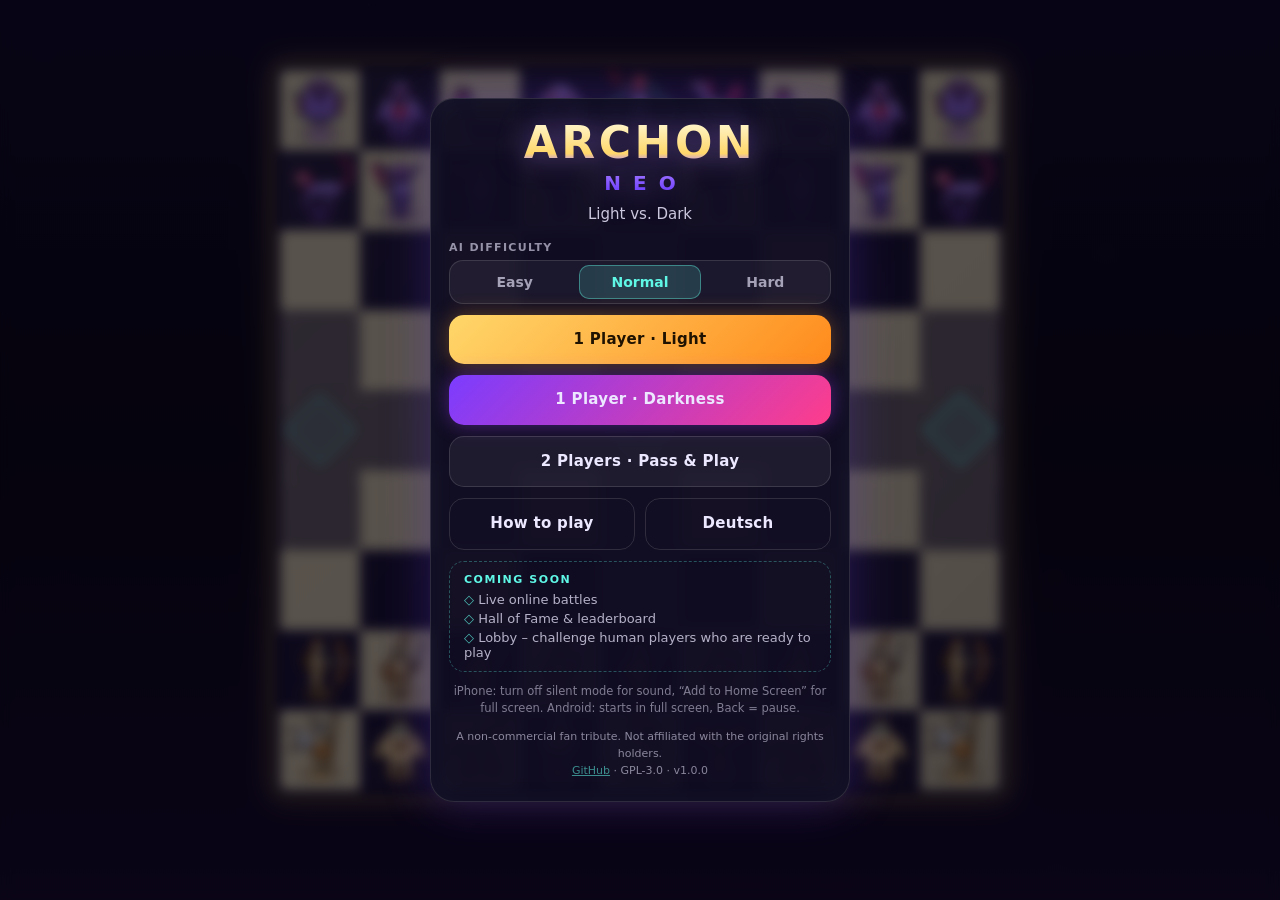
==== public/index.html @ 22c1a342 "Add Archon NEO 1.0.0: modern fan tribute to the 1983 classic - Faithful rules: 9x9 board, cycling sq" ====
<!doctype html>
<html lang="en" dir="ltr">
<head>
  <meta charset="utf-8">
  <meta name="viewport" content="width=device-width, initial-scale=1, maximum-scale=1, user-scalable=no, viewport-fit=cover">
  <title>Archon NEO – Light vs. Dark · Free strategy &amp; arena browser game</title>
  <meta name="description" content="Archon NEO is a free, modern fan tribute to the 1983 classic: turn-based strategy on a 9×9 board plus real-time arena duels. Plays offline in your browser on iPhone, Android and desktop – in English and German.">
  <meta name="robots" content="index, follow, max-image-preview:large">
  <meta name="author" content="drhdev">
  <meta name="application-name" content="Archon NEO">
  <meta name="generator" content="Hand-written HTML, CSS and JavaScript">
  <meta name="color-scheme" content="dark">
  <meta name="theme-color" content="#07060f">
  <meta name="format-detection" content="telephone=no">
  <meta name="mobile-web-app-capable" content="yes">
  <meta name="apple-mobile-web-app-capable" content="yes">
  <meta name="apple-mobile-web-app-status-bar-style" content="black-translucent">
  <meta name="apple-mobile-web-app-title" content="Archon NEO">
  <link rel="canonical" href="__SITE_URL__/">

  <!-- Open Graph / social previews -->
  <meta property="og:type" content="website">
  <meta property="og:site_name" content="Archon NEO">
  <meta property="og:title" content="Archon NEO – Light vs. Dark">
  <meta property="og:description" content="A modern fan tribute to the 1983 classic: strategy on a magic board plus real-time arena duels. Free, offline-ready, English &amp; German.">
  <meta property="og:url" content="__SITE_URL__/">
  <meta property="og:image" content="__SITE_URL__/og-image.jpg">
  <meta property="og:image:width" content="1200">
  <meta property="og:image:height" content="630">
  <meta property="og:image:alt" content="Archon NEO – the armies of Light and Darkness facing each other">
  <meta property="og:locale" content="en_US">
  <meta property="og:locale:alternate" content="de_DE">
  <meta name="twitter:card" content="summary_large_image">
  <meta name="twitter:title" content="Archon NEO – Light vs. Dark">
  <meta name="twitter:description" content="Strategy meets real-time arena duels. A free fan tribute to the 1983 classic.">
  <meta name="twitter:image" content="__SITE_URL__/og-image.jpg">

  <link rel="icon" href="icons/favicon.svg" type="image/svg+xml">
  <link rel="icon" href="icons/favicon-32.png" sizes="32x32" type="image/png">
  <link rel="apple-touch-icon" href="icons/apple-touch-icon.png">
  <link rel="manifest" href="manifest.webmanifest">
  <link rel="stylesheet" href="css/style.css">
  <link rel="modulepreload" href="js/i18n.js">
  <link rel="modulepreload" href="js/art.js">

  <script type="application/ld+json">
  {
    "@context": "https://schema.org",
    "@type": "VideoGame",
    "url": "__SITE_URL__/",
    "name": "Archon NEO",
    "alternateName": "Archon NEO – Light vs. Dark",
    "description": "A free, modern fan tribute to the 1983 strategy and action classic: turn-based play on a 9×9 board plus real-time arena duels.",
    "genre": ["Strategy", "Action", "Fantasy"],
    "gamePlatform": ["Web browser", "iOS", "Android", "Desktop"],
    "applicationCategory": "Game",
    "operatingSystem": "Any",
    "playMode": ["SinglePlayer", "MultiPlayer"],
    "numberOfPlayers": { "@type": "QuantitativeValue", "minValue": 1, "maxValue": 2 },
    "inLanguage": ["en", "de"],
    "isAccessibleForFree": true,
    "offers": { "@type": "Offer", "price": "0", "priceCurrency": "EUR" },
    "author": { "@type": "Person", "name": "drhdev" },
    "license": "https://www.gnu.org/licenses/gpl-3.0.html"
  }
  </script>
</head>
<body>
  <noscript>
    <div class="noscript">Archon NEO needs JavaScript. · Archon NEO benötigt JavaScript.</div>
  </noscript>

  <canvas id="game" role="img" aria-label="Archon NEO game board"></canvas>
  <div id="safe-probe" aria-hidden="true"></div>

  <!-- Board HUD -->
  <header id="hud-top" class="hud hidden">
    <button id="btn-pause" class="icon-btn" type="button" data-i18n-aria="hud.menu" aria-label="Menu">☰</button>
    <div id="turn-label" aria-live="polite"></div>
    <div id="lum">
      <span data-i18n="hud.cycle">CYCLE</span>
      <div id="lum-bar" aria-hidden="true"><i></i><i></i><i></i><i></i><i></i><i></i></div>
    </div>
  </header>
  <footer id="hud-bottom" class="hud hidden">
    <div id="info" aria-live="polite"></div>
    <button id="btn-spell" class="hidden" type="button"></button>
  </footer>

  <!-- Main menu -->
  <main id="menu" class="overlay">
    <div class="panel center scroll">
      <h1 class="title">ARCHON<span>NEO</span></h1>
      <p class="subtitle" data-i18n="menu.subtitle">Light vs. Dark</p>

      <button id="btn-continue" class="btn accent hidden" type="button" data-i18n="menu.continue">Continue game</button>

      <div class="field">
        <span class="label" data-i18n="menu.difficulty">AI difficulty</span>
        <div class="seg" role="group">
          <button type="button" data-diff="easy" data-i18n="diff.easy">Easy</button>
          <button type="button" data-diff="normal" data-i18n="diff.normal">Normal</button>
          <button type="button" data-diff="hard" data-i18n="diff.hard">Hard</button>
        </div>
      </div>

      <button class="btn primary-light" type="button" data-start="ai-light" data-i18n="menu.playLight">1 Player · Light</button>
      <button class="btn primary-dark" type="button" data-start="ai-dark" data-i18n="menu.playDark">1 Player · Darkness</button>
      <button class="btn" type="button" data-start="pvp" data-i18n="menu.pvp">2 Players · Pass &amp; Play</button>
      <div class="row">
        <button class="btn ghost" type="button" data-open="rules" data-i18n="menu.rules">How to play</button>
        <button class="btn ghost lang" type="button" data-action="lang" data-i18n="lang.switch" data-i18n-aria="lang.aria">Deutsch</button>
      </div>

      <section class="soon" aria-labelledby="soon-title">
        <h2 id="soon-title" data-i18n="menu.soon">Coming soon</h2>
        <ul>
          <li data-i18n="soon.online">Live online battles</li>
          <li data-i18n="soon.hof">Hall of Fame &amp; leaderboard</li>
          <li data-i18n="soon.lobby">Lobby – challenge human players who are ready to play</li>
        </ul>
      </section>

      <p class="hint" data-i18n="menu.hint"></p>
      <p class="fineprint">
        <span data-i18n="menu.disclaimer">A non-commercial fan tribute. Not affiliated with the original rights holders.</span><br>
        <a href="https://github.com/drhdev/archon-neo" target="_blank" rel="noopener noreferrer">GitHub</a> · GPL-3.0 · <span id="version"></span>
      </p>
    </div>
  </main>

  <!-- Pause -->
  <div id="pause" class="overlay hidden" role="dialog" aria-modal="true" aria-labelledby="pause-title">
    <div class="panel center">
      <h2 id="pause-title" data-i18n="pause.title">Paused</h2>
      <button class="btn" id="btn-resume" type="button" data-i18n="pause.resume">Resume</button>
      <button class="btn" id="btn-sound" type="button">Sound: on</button>
      <div class="row">
        <button class="btn ghost" type="button" data-open="rules" data-i18n="menu.rules">How to play</button>
        <button class="btn ghost lang" type="button" data-action="lang" data-i18n="lang.switch" data-i18n-aria="lang.aria">Deutsch</button>
      </div>
      <button class="btn ghost" id="btn-quit" type="button" data-i18n="pause.quit">Main menu</button>
    </div>
  </div>

  <!-- Spellbook -->
  <div id="spells" class="overlay hidden" role="dialog" aria-modal="true" aria-labelledby="spell-title">
    <div class="panel">
      <h2 id="spell-title" data-i18n="spells.title">Spellbook</h2>
      <div id="spell-list" class="scroll"></div>
      <button class="btn ghost" id="btn-spell-close" type="button" data-i18n="spells.cancel">Cancel</button>
    </div>
  </div>

  <!-- Rules -->
  <div id="rules" class="overlay hidden" role="dialog" aria-modal="true" aria-labelledby="rules-title">
    <div class="panel">
      <h2 id="rules-title" data-i18n="rules.title">How to play</h2>
      <div class="scroll rules-text">
        <div data-i18n-html="rules.html"></div>
        <h3 data-i18n="rules.units">Units</h3>
        <div id="unit-list"></div>
      </div>
      <button class="btn" id="btn-rules-close" type="button" data-i18n="rules.close">Got it</button>
    </div>
  </div>

  <!-- Game over -->
  <div id="gameover" class="overlay hidden" role="dialog" aria-modal="true" aria-labelledby="go-title">
    <div class="panel center">
      <h2 id="go-title" class="title small"></h2>
      <p id="go-reason" class="subtitle"></p>
      <button class="btn primary-light" id="btn-again" type="button" data-i18n="go.again">Rematch</button>
      <button class="btn ghost" id="btn-go-menu" type="button" data-i18n="go.menu">Main menu</button>
    </div>
  </div>

  <!-- Fatal error -->
  <div id="error" class="overlay hidden" role="alertdialog" aria-modal="true" aria-labelledby="error-title">
    <div class="panel center">
      <h2 id="error-title" data-i18n="error.title">Something went wrong</h2>
      <p class="subtitle" data-i18n="error.text"></p>
      <button class="btn primary-light" id="btn-reload" type="button" data-i18n="error.reload">Reload</button>
    </div>
  </div>

  <div id="rotate" aria-hidden="true"><div><span class="rotate-icon">⟳</span><p data-i18n="rotate.text">Please turn your device to portrait mode.</p></div></div>
  <div id="toast" role="status" aria-live="polite"></div>

  <script type="module" src="js/game.js"></script>
  <script nomodule src="js/nomodule.js"></script>
</body>
</html>
---- public/css/style.css ----
/* Archon NEO – styles. System fonts only: no third-party requests. */
:root {
  --bg: #07060f;
  --light: #ffd76a;
  --dark: #b48cff;
  --accent: #5ff7e6;
  --panel: rgba(16, 12, 34, 0.94);
  --line: rgba(255, 255, 255, 0.13);
  --font: system-ui, -apple-system, BlinkMacSystemFont, "Segoe UI", Roboto, "Helvetica Neue", Arial, sans-serif;
  --sat: env(safe-area-inset-top, 0px);
  --sab: env(safe-area-inset-bottom, 0px);
  --sal: env(safe-area-inset-left, 0px);
  --sar: env(safe-area-inset-right, 0px);
}

*, *::before, *::after { box-sizing: border-box; margin: 0; padding: 0; }

/* No scrolling, rubber-banding, zoom or text selection (iOS Safari & Android Chrome). */
html, body {
  position: fixed;
  inset: 0;
  width: 100%;
  height: 100%;
  height: 100dvh;
  overflow: hidden;
  overscroll-behavior: none;
  background: var(--bg);
  color: #ece8ff;
  font-family: var(--font);
  font-size: 15px;
  -webkit-font-smoothing: antialiased;
  touch-action: none;
  -webkit-user-select: none;
  user-select: none;
  -webkit-touch-callout: none;
  -webkit-tap-highlight-color: transparent;
  -webkit-text-size-adjust: 100%;
  text-size-adjust: 100%;
}

#game { position: fixed; inset: 0; width: 100%; height: 100%; display: block; touch-action: none; }
#safe-probe {
  position: fixed; top: 0; left: 0; width: 0; height: 0;
  visibility: hidden; pointer-events: none;
  padding: var(--sat) var(--sar) var(--sab) var(--sal);
}
.hidden { display: none !important; }
.noscript { position: fixed; inset: 0; display: grid; place-items: center; padding: 24px; text-align: center; z-index: 50; background: var(--bg); }

button { font: inherit; color: inherit; border: none; background: none; touch-action: manipulation; cursor: pointer; }
button:focus-visible, a:focus-visible { outline: 2px solid var(--accent); outline-offset: 2px; }
a { color: var(--accent); }

/* ---------- HUD ---------- */
.hud {
  position: fixed; left: 0; right: 0; z-index: 5;
  display: flex; align-items: center; gap: 10px;
  padding-left: calc(var(--sal) + 12px);
  padding-right: calc(var(--sar) + 12px);
  pointer-events: none;
}
.hud > * { pointer-events: auto; }
#hud-top { top: 0; height: calc(var(--sat) + 56px); padding-top: calc(var(--sat) + 8px); padding-bottom: 8px; }
#hud-bottom { bottom: 0; height: calc(var(--sab) + 100px); padding-top: 10px; padding-bottom: calc(var(--sab) + 10px); align-items: stretch; }

.icon-btn {
  width: 42px; height: 42px; border-radius: 13px;
  background: rgba(255, 255, 255, 0.07); border: 1px solid var(--line);
  font-size: 19px; display: grid; place-items: center;
}
.icon-btn:active { background: rgba(255, 255, 255, 0.18); }

#turn-label { flex: 1; text-align: center; font-weight: 800; font-size: 15px; letter-spacing: 0.06em; text-transform: uppercase; }
#turn-label.light { color: var(--light); text-shadow: 0 0 14px rgba(255, 200, 80, 0.6); }
#turn-label.dark { color: var(--dark); text-shadow: 0 0 14px rgba(170, 110, 255, 0.7); }

#lum { display: flex; flex-direction: column; align-items: flex-end; gap: 5px; font-size: 10px; font-weight: 700; letter-spacing: 0.1em; opacity: 0.9; }
#lum span::after { content: " ▲"; color: var(--light); }
#lum.down span::after { content: " ▼"; color: var(--dark); }
#lum-bar { display: flex; gap: 3px; }
#lum-bar i { width: 7px; height: 13px; border-radius: 3px; background: #241d40; }
#lum-bar i.on { background: linear-gradient(#fff6d0, #ffd76a); box-shadow: 0 0 6px rgba(255, 215, 106, 0.6); }

#info {
  flex: 1; min-width: 0;
  background: var(--panel); border: 1px solid var(--line); border-radius: 16px;
  padding: 9px 13px; font-size: 13.5px; line-height: 1.4; overflow: hidden;
}
#info b { font-weight: 800; letter-spacing: 0.02em; }
#info .light { color: var(--light); }
#info .dark { color: var(--dark); }
#info .muted { opacity: 0.65; }
#info .hpbar { display: inline-block; vertical-align: middle; width: 70px; height: 7px; border-radius: 4px; background: #2a2244; overflow: hidden; margin: 0 7px; }
#info .hpbar > span { display: block; height: 100%; width: 0; background: linear-gradient(90deg, #3dff9a, #b8ff5c); }

#btn-spell {
  width: 90px; border-radius: 16px;
  background: linear-gradient(135deg, #7b3cff, #ff3d8b);
  font-size: 12px; font-weight: 800; letter-spacing: 0.08em; line-height: 1.7;
  box-shadow: 0 0 18px rgba(180, 80, 255, 0.55);
}
#btn-spell.cancel { background: linear-gradient(135deg, #444, #222); box-shadow: none; }
#btn-spell:active { transform: scale(0.96); }

/* ---------- Overlays ---------- */
.overlay {
  position: fixed; inset: 0; z-index: 10;
  display: flex; align-items: center; justify-content: center;
  padding: calc(var(--sat) + 14px) calc(var(--sar) + 14px) calc(var(--sab) + 14px) calc(var(--sal) + 14px);
  background: rgba(5, 3, 14, 0.62);
  -webkit-backdrop-filter: blur(6px);
  backdrop-filter: blur(6px);
}
.panel {
  width: 100%; max-width: 420px; max-height: 100%;
  display: flex; flex-direction: column; gap: 11px;
  padding: 22px 18px;
  background: var(--panel); border: 1px solid var(--line); border-radius: 24px;
  box-shadow: 0 0 50px rgba(120, 70, 255, 0.25), inset 0 0 30px rgba(95, 247, 230, 0.04);
}
.panel.center { text-align: center; }
.panel h2 { font-size: 19px; font-weight: 800; text-align: center; color: var(--accent); letter-spacing: 0.04em; }
.panel h3 { font-size: 14px; font-weight: 800; color: var(--accent); margin: 16px 0 8px; text-transform: uppercase; letter-spacing: 0.08em; }
.panel h4 { font-size: 13px; font-weight: 800; margin: 12px 0 6px; color: #fff; }

.title {
  font-size: 44px; font-weight: 900; line-height: 1; letter-spacing: 0.08em;
  background: linear-gradient(180deg, #fff6d0 0%, #ffd76a 45%, #b48cff 58%, #6b3cff 100%);
  -webkit-background-clip: text; background-clip: text; color: transparent;
  filter: drop-shadow(0 0 14px rgba(180, 140, 255, 0.5));
}
.title span { display: block; font-size: 20px; letter-spacing: 0.6em; margin: 8px 0 0 0.6em; }
.title.small { font-size: 28px; }
.subtitle { font-size: 15px; opacity: 0.85; line-height: 1.45; margin-bottom: 4px; }
.hint { font-size: 11.5px; opacity: 0.5; line-height: 1.5; }
.fineprint { font-size: 11px; opacity: 0.55; line-height: 1.55; }

.btn {
  display: block; width: 100%;
  padding: 15px 12px; border-radius: 15px;
  font-size: 15px; font-weight: 700; letter-spacing: 0.02em; line-height: 1.3;
  background: rgba(255, 255, 255, 0.06); border: 1px solid var(--line);
  transition: transform 0.08s, background 0.15s;
}
.btn:active { transform: scale(0.97); }
.btn:disabled { opacity: 0.3; }
.btn.ghost { background: transparent; }
.btn.accent { background: linear-gradient(135deg, #1fd1c0, #2a7fff); border: none; color: #021014; }
.btn.primary-light { background: linear-gradient(135deg, #ffd76a, #ff8a1c); color: #1f1200; border: none; box-shadow: 0 0 20px rgba(255, 170, 50, 0.35); }
.btn.primary-dark { background: linear-gradient(135deg, #7b3cff, #ff3d8b); border: none; box-shadow: 0 0 20px rgba(160, 70, 255, 0.4); }
.row { display: flex; gap: 10px; }
.row .btn { flex: 1; }

.field { display: flex; flex-direction: column; gap: 6px; text-align: left; }
.label { font-size: 11px; font-weight: 700; letter-spacing: 0.12em; text-transform: uppercase; opacity: 0.6; }
.seg { display: flex; padding: 4px; gap: 4px; border-radius: 14px; background: rgba(255, 255, 255, 0.05); border: 1px solid var(--line); }
.seg button { flex: 1; padding: 9px 4px; border-radius: 10px; font-size: 14px; font-weight: 700; opacity: 0.65; }
.seg button.active { opacity: 1; background: rgba(95, 247, 230, 0.16); color: var(--accent); box-shadow: inset 0 0 0 1px rgba(95, 247, 230, 0.4); }

.soon { text-align: left; border: 1px dashed rgba(95, 247, 230, 0.3); border-radius: 15px; padding: 11px 14px; }
.soon h2 { font-size: 11px; text-align: left; letter-spacing: 0.14em; text-transform: uppercase; margin-bottom: 6px; }
.soon ul { list-style: none; display: grid; gap: 4px; font-size: 13px; opacity: 0.75; }
.soon li::before { content: "◇ "; color: var(--accent); }

.scroll {
  overflow-y: auto; touch-action: pan-y;
  -webkit-overflow-scrolling: touch; overscroll-behavior: contain; min-height: 0;
}
.rules-text { font-size: 14px; line-height: 1.55; text-align: left; -webkit-user-select: text; user-select: text; }
.rules-text p { margin-bottom: 9px; }
.rules-text b { color: var(--accent); font-weight: 700; }
.unit-row { display: flex; gap: 10px; align-items: center; margin-bottom: 7px; font-size: 13px; line-height: 1.35; }
.unit-row canvas { width: 40px; height: 40px; flex: none; }
.unit-row .light { color: var(--light); font-weight: 700; }
.unit-row .dark { color: var(--dark); font-weight: 700; }
.unit-row small { opacity: 0.65; }

#spell-list { display: flex; flex-direction: column; gap: 8px; }
.spell { text-align: left; padding: 11px 13px; border-radius: 14px; background: rgba(255, 255, 255, 0.05); border: 1px solid var(--line); }
.spell:active { background: rgba(255, 255, 255, 0.15); }
.spell:disabled { opacity: 0.3; }
.spell strong { display: block; font-size: 14px; font-weight: 800; color: #ff9be0; margin-bottom: 3px; }
.spell span { font-size: 12.5px; opacity: 0.8; line-height: 1.4; }

#toast {
  position: fixed; left: 50%; top: calc(var(--sat) + 66px); z-index: 20;
  transform: translate(-50%, -10px); opacity: 0;
  transition: opacity 0.2s, transform 0.2s;
  pointer-events: none; max-width: 90vw;
  padding: 10px 16px; border-radius: 14px;
  background: rgba(10, 8, 24, 0.92); border: 1px solid rgba(95, 247, 230, 0.35);
  font-size: 14px; font-weight: 700; text-align: center;
}
#toast.show { opacity: 1; transform: translate(-50%, 0); }

/* Phones held in landscape: ask to rotate (the game is designed for portrait). */
#rotate { display: none; }
@media (orientation: landscape) and (max-height: 500px) and (pointer: coarse) {
  #rotate {
    display: grid; place-items: center; position: fixed; inset: 0; z-index: 40;
    background: var(--bg); text-align: center; padding: 24px; font-size: 16px; font-weight: 700;
  }
  .rotate-icon { display: block; font-size: 48px; color: var(--accent); margin-bottom: 10px; }
}

@media (prefers-reduced-motion: reduce) {
  *, *::before, *::after { transition: none !important; animation: none !important; }
}

/* ---------- 404 page ---------- */
.page-404 { position: static; overflow: auto; height: auto; min-height: 100%; touch-action: auto; display: grid; place-items: center; padding: 24px; }
.page-404 .panel { margin: auto; }
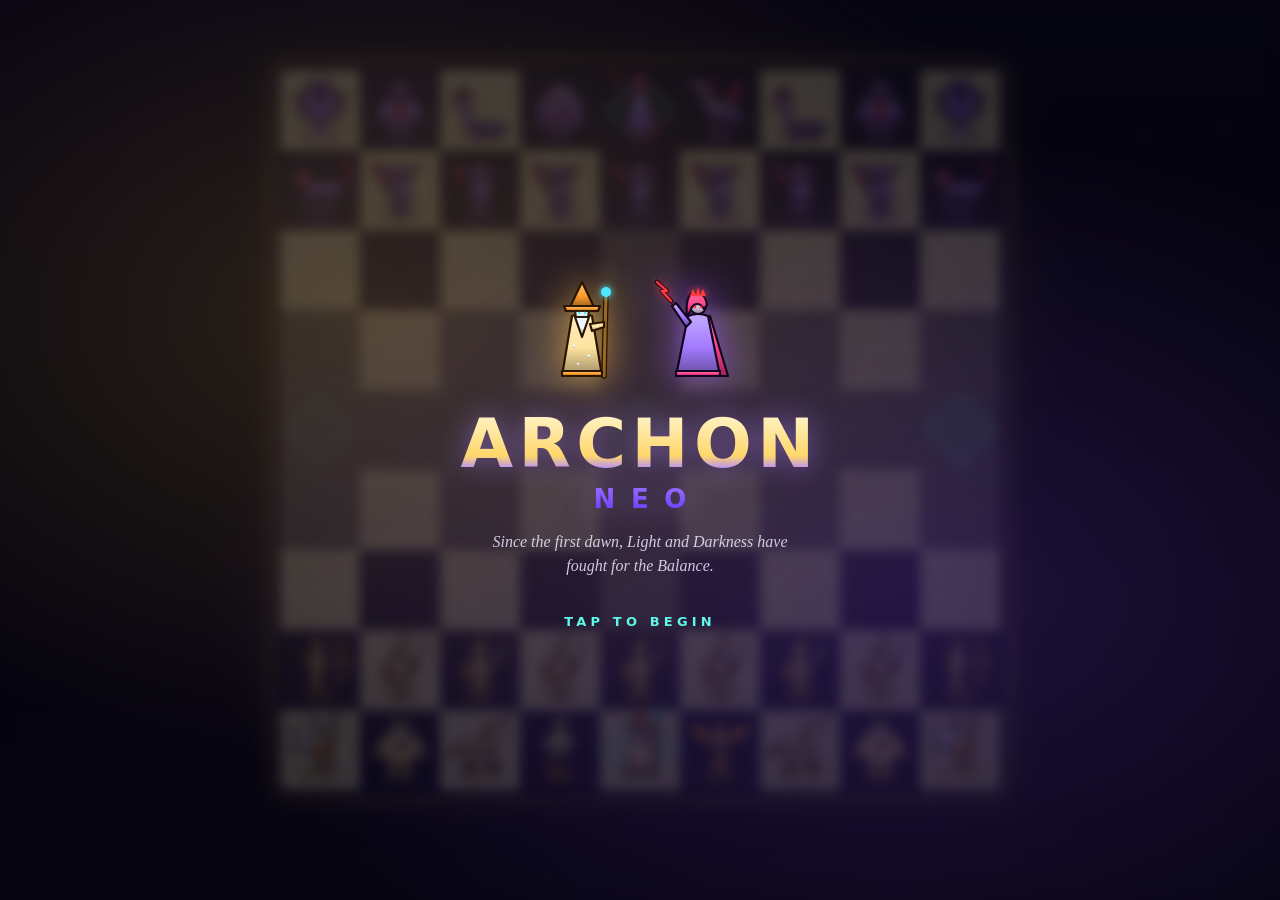
==== commit 401dd68f: "Archon NEO 1.1.0: story intro, new arena, sound and music - "The Legend": illustrated 7-chapter stor" ====
--- a/public/index.html
+++ b/public/index.html
@@ -42,6 +42,9 @@
   <link rel="stylesheet" href="css/style.css">
   <link rel="modulepreload" href="js/i18n.js">
   <link rel="modulepreload" href="js/art.js">
+  <link rel="modulepreload" href="js/audio.js">
+  <link rel="modulepreload" href="js/intro.js">
+  <link rel="modulepreload" href="js/arena-art.js">
 
   <script type="application/ld+json">
   {
@@ -87,8 +90,33 @@
     <button id="btn-spell" class="hidden" type="button"></button>
   </footer>
 
+  <!-- Title screen (also unlocks audio with the first tap) -->
+  <div id="splash" class="overlay splash" role="button" tabindex="0" aria-describedby="splash-tap">
+    <div class="splash-inner">
+      <div class="splash-emblem" id="splash-emblem" aria-hidden="true"></div>
+      <h1 class="title big">ARCHON<span>NEO</span></h1>
+      <p class="tagline" data-i18n="splash.tagline">Since the first dawn, Light and Darkness have fought for the Balance.</p>
+      <p class="tap-hint" id="splash-tap" data-i18n="splash.tap">Tap to begin</p>
+    </div>
+  </div>
+
+  <!-- The Legend: story intro -->
+  <section id="intro" class="overlay intro hidden" role="dialog" aria-modal="true" data-i18n-aria="intro.aria" aria-label="The Legend of Archon">
+    <div class="intro-frame">
+      <header class="intro-top">
+        <div id="intro-dots" class="dots"></div>
+        <button id="intro-skip" class="link-btn" type="button" data-i18n="intro.skip">Skip</button>
+      </header>
+      <div id="intro-stage" class="intro-stage scroll"></div>
+      <footer class="intro-nav">
+        <button id="intro-prev" class="btn ghost" type="button" data-i18n="intro.back">Back</button>
+        <button id="intro-next" class="btn primary-light" type="button">Next</button>
+      </footer>
+    </div>
+  </section>
+
   <!-- Main menu -->
-  <main id="menu" class="overlay">
+  <main id="menu" class="overlay hidden">
     <div class="panel center scroll">
       <h1 class="title">ARCHON<span>NEO</span></h1>
       <p class="subtitle" data-i18n="menu.subtitle">Light vs. Dark</p>
@@ -108,8 +136,12 @@
       <button class="btn primary-dark" type="button" data-start="ai-dark" data-i18n="menu.playDark">1 Player · Darkness</button>
       <button class="btn" type="button" data-start="pvp" data-i18n="menu.pvp">2 Players · Pass &amp; Play</button>
       <div class="row">
+        <button class="btn ghost" type="button" data-open="legend" data-i18n="menu.legend">The Legend</button>
         <button class="btn ghost" type="button" data-open="rules" data-i18n="menu.rules">How to play</button>
-        <button class="btn ghost lang" type="button" data-action="lang" data-i18n="lang.switch" data-i18n-aria="lang.aria">Deutsch</button>
+      </div>
+      <div class="row">
+        <button class="btn ghost small" type="button" data-action="music">Music: on</button>
+        <button class="btn ghost small lang" type="button" data-action="lang" data-i18n="lang.switch" data-i18n-aria="lang.aria">Deutsch</button>
       </div>
 
       <section class="soon" aria-labelledby="soon-title">
@@ -134,7 +166,10 @@
     <div class="panel center">
       <h2 id="pause-title" data-i18n="pause.title">Paused</h2>
       <button class="btn" id="btn-resume" type="button" data-i18n="pause.resume">Resume</button>
-      <button class="btn" id="btn-sound" type="button">Sound: on</button>
+      <div class="row">
+        <button class="btn" id="btn-sound" type="button">Sound: on</button>
+        <button class="btn" type="button" data-action="music">Music: on</button>
+      </div>
       <div class="row">
         <button class="btn ghost" type="button" data-open="rules" data-i18n="menu.rules">How to play</button>
         <button class="btn ghost lang" type="button" data-action="lang" data-i18n="lang.switch" data-i18n-aria="lang.aria">Deutsch</button>
@@ -170,6 +205,7 @@
     <div class="panel center">
       <h2 id="go-title" class="title small"></h2>
       <p id="go-reason" class="subtitle"></p>
+      <p id="go-stats" class="hint"></p>
       <button class="btn primary-light" id="btn-again" type="button" data-i18n="go.again">Rematch</button>
       <button class="btn ghost" id="btn-go-menu" type="button" data-i18n="go.menu">Main menu</button>
     </div>
--- a/public/css/style.css
+++ b/public/css/style.css
@@ -7,6 +7,7 @@
   --panel: rgba(16, 12, 34, 0.94);
   --line: rgba(255, 255, 255, 0.13);
   --font: system-ui, -apple-system, BlinkMacSystemFont, "Segoe UI", Roboto, "Helvetica Neue", Arial, sans-serif;
+  --serif: ui-serif, "New York", Georgia, Cambria, "Noto Serif", "Times New Roman", serif;
   --sat: env(safe-area-inset-top, 0px);
   --sab: env(safe-area-inset-bottom, 0px);
   --sal: env(safe-area-inset-left, 0px);
@@ -131,7 +132,7 @@
 }
 .title span { display: block; font-size: 20px; letter-spacing: 0.6em; margin: 8px 0 0 0.6em; }
 .title.small { font-size: 28px; }
-.subtitle { font-size: 15px; opacity: 0.85; line-height: 1.45; margin-bottom: 4px; }
+.subtitle { font-family: var(--serif); font-style: italic; font-size: 16px; opacity: 0.85; line-height: 1.45; margin-bottom: 4px; }
 .hint { font-size: 11.5px; opacity: 0.5; line-height: 1.5; }
 .fineprint { font-size: 11px; opacity: 0.55; line-height: 1.55; }
 
@@ -165,7 +166,10 @@
 .scroll {
   overflow-y: auto; touch-action: pan-y;
   -webkit-overflow-scrolling: touch; overscroll-behavior: contain; min-height: 0;
-}
+  scrollbar-width: thin; scrollbar-color: rgba(95, 247, 230, 0.35) transparent;
+}
+.scroll::-webkit-scrollbar { width: 4px; }
+.scroll::-webkit-scrollbar-thumb { background: rgba(95, 247, 230, 0.35); border-radius: 2px; }
 .rules-text { font-size: 14px; line-height: 1.55; text-align: left; -webkit-user-select: text; user-select: text; }
 .rules-text p { margin-bottom: 9px; }
 .rules-text b { color: var(--accent); font-weight: 700; }
@@ -193,6 +197,146 @@
 }
 #toast.show { opacity: 1; transform: translate(-50%, 0); }
 
+.btn.small { padding: 11px 10px; font-size: 13.5px; }
+.title.light { background: linear-gradient(180deg, #fffbe6, #ffd76a 55%, #ff9d2e); -webkit-background-clip: text; background-clip: text; }
+.title.dark { background: linear-gradient(180deg, #f0e0ff, #b48cff 55%, #ff3d8b); -webkit-background-clip: text; background-clip: text; }
+.link-btn { padding: 8px 4px; font-size: 13px; font-weight: 700; letter-spacing: 0.06em; text-transform: uppercase; color: rgba(236, 232, 255, 0.7); }
+.link-btn:active { color: #fff; }
+
+/* ---------- Title screen ---------- */
+.splash {
+  z-index: 30; cursor: pointer;
+  background:
+    radial-gradient(ellipse at 30% 35%, rgba(255, 190, 80, 0.16), transparent 55%),
+    radial-gradient(ellipse at 70% 65%, rgba(140, 80, 255, 0.2), transparent 55%),
+    rgba(5, 3, 14, 0.78);
+  transition: opacity 0.45s ease, transform 0.45s ease;
+}
+.splash.leaving { opacity: 0; transform: scale(1.04); pointer-events: none; }
+.splash-inner { display: flex; flex-direction: column; align-items: center; gap: 18px; text-align: center; max-width: 420px; }
+.splash-emblem { display: flex; align-items: center; justify-content: center; gap: 4px; height: 120px; }
+.splash-emblem canvas { width: 112px; height: 112px; animation: float 4.5s ease-in-out infinite; }
+.splash-emblem .emblem-light { filter: drop-shadow(0 0 18px rgba(255, 190, 70, 0.65)); }
+.splash-emblem .emblem-dark { transform: scaleX(-1); filter: drop-shadow(0 0 18px rgba(160, 90, 255, 0.7)); animation-delay: -2.2s; }
+.title.big { font-size: clamp(48px, 15vw, 68px); }
+.title.big span { font-size: clamp(20px, 6vw, 26px); }
+.tagline { font-family: var(--serif); font-style: italic; font-size: 16px; line-height: 1.5; opacity: 0.85; max-width: 320px; }
+.tap-hint {
+  margin-top: 18px; font-size: 13px; font-weight: 800; letter-spacing: 0.32em; text-transform: uppercase; color: var(--accent);
+  animation: breathe 2.2s ease-in-out infinite;
+}
+@keyframes breathe { 0%, 100% { opacity: 0.35; } 50% { opacity: 1; } }
+@keyframes float { 0%, 100% { translate: 0 0; } 50% { translate: 0 -7px; } }
+
+/* ---------- The Legend (story intro) ---------- */
+.intro { z-index: 25; padding: 0; background: rgba(4, 3, 12, 0.86); }
+.intro-frame {
+  position: relative; width: 100%; max-width: 560px; height: 100%;
+  display: flex; flex-direction: column;
+  padding: calc(var(--sat) + 8px) calc(var(--sar) + 16px) calc(var(--sab) + 12px) calc(var(--sal) + 16px);
+}
+.intro-top { display: flex; align-items: center; justify-content: space-between; gap: 12px; min-height: 44px; }
+.dots { display: flex; gap: 6px; }
+.dot { width: 22px; height: 22px; display: grid; place-items: center; }
+.dot::before { content: ""; width: 7px; height: 7px; border-radius: 50%; background: rgba(255, 255, 255, 0.22); transition: all 0.25s; }
+.dot.on::before { width: 18px; border-radius: 4px; background: var(--accent); box-shadow: 0 0 8px rgba(95, 247, 230, 0.7); }
+.intro-stage { flex: 1; min-height: 0; padding: 6px 2px 18px; }
+.intro-nav { display: flex; gap: 10px; padding-top: 10px; border-top: 1px solid var(--line); }
+.intro-nav .btn { flex: 1; }
+.intro-nav .btn.ghost { flex: 0 0 34%; }
+.intro-nav .btn.final { box-shadow: 0 0 26px rgba(255, 170, 50, 0.55); }
+
+.page { display: flex; flex-direction: column; gap: 12px; }
+.page[hidden] { display: none; }
+.page.active > * { animation: rise 0.6s cubic-bezier(0.2, 0.7, 0.2, 1) both; }
+.page.active.back > * { animation-name: rise-back; }
+.page.active > *:nth-child(2) { animation-delay: 0.06s; }
+.page.active > *:nth-child(3) { animation-delay: 0.12s; }
+.page.active > *:nth-child(4) { animation-delay: 0.18s; }
+.page.active > *:nth-child(5) { animation-delay: 0.24s; }
+.page.active > *:nth-child(n+6) { animation-delay: 0.3s; }
+@keyframes rise { from { opacity: 0; transform: translate(26px, 8px); } to { opacity: 1; transform: none; } }
+@keyframes rise-back { from { opacity: 0; transform: translate(-26px, 8px); } to { opacity: 1; transform: none; } }
+
+.kicker { margin-top: 6px; font-size: 11px; font-weight: 800; letter-spacing: 0.32em; text-transform: uppercase; color: var(--accent); text-align: center; }
+.chapter-title {
+  font-family: var(--serif); font-size: clamp(26px, 8vw, 34px); font-weight: 700; line-height: 1.12; text-align: center;
+  background: linear-gradient(180deg, #fffbe6 0%, #ffd76a 50%, #c8a0ff 100%);
+  -webkit-background-clip: text; background-clip: text; color: transparent;
+  margin-bottom: 4px;
+}
+.story { font-family: var(--serif); font-size: 16.5px; line-height: 1.62; color: rgba(240, 236, 255, 0.92); -webkit-user-select: text; user-select: text; }
+.story.em { font-style: italic; color: #fff; }
+.story.center { text-align: center; }
+.story b { color: #fff; font-weight: 700; }
+.story em.lt, .ucard.light h3 { color: var(--light); font-style: normal; font-weight: 700; }
+.story em.dk, .ucard.dark h3 { color: var(--dark); font-style: normal; font-weight: 700; }
+.story.lead::first-letter { font-size: 2.6em; float: left; line-height: 0.9; margin: 4px 8px 0 0; color: var(--light); }
+
+.duel { display: flex; align-items: center; justify-content: center; gap: 2px; margin-top: 4px; }
+.duel .portrait:last-child { transform: scaleX(-1); }
+.duel-sigil { font-size: 26px; color: var(--accent); text-shadow: 0 0 14px rgba(95, 247, 230, 0.9); animation: breathe 2.6s ease-in-out infinite; }
+.glow-light { filter: drop-shadow(0 0 16px rgba(255, 190, 70, 0.6)); }
+.glow-dark { filter: drop-shadow(0 0 16px rgba(160, 90, 255, 0.7)); }
+.board-fig { display: grid; place-items: center; }
+.board-fig canvas { border-radius: 10px; box-shadow: 0 0 0 1px rgba(255, 215, 106, 0.4), 0 0 36px rgba(140, 90, 255, 0.35); }
+.arena-fig { display: flex; align-items: center; justify-content: center; gap: 8px; }
+.arena-fig .portrait:last-child { transform: scaleX(-1); }
+.clash { font-weight: 900; font-size: 22px; letter-spacing: 0.08em; color: #fff; text-shadow: 0 0 14px rgba(95, 247, 230, 0.9); }
+
+.controls-fig { display: flex; justify-content: center; gap: 34px; padding: 4px 0; }
+.ctl { display: flex; flex-direction: column; align-items: center; gap: 6px; font-size: 12px; font-weight: 700; letter-spacing: 0.08em; text-transform: uppercase; opacity: 0.85; }
+.ctl .joy { width: 56px; height: 56px; border-radius: 50%; border: 2px solid rgba(95, 247, 230, 0.5); background: rgba(255, 255, 255, 0.05); display: grid; place-items: center; }
+.ctl .joy i { width: 24px; height: 24px; border-radius: 50%; background: radial-gradient(circle at 35% 35%, #b4fff8, #28b4aa); animation: nudge 2.4s ease-in-out infinite; }
+.ctl .fire { width: 56px; height: 56px; border-radius: 50%; display: grid; place-items: center; font-size: 20px; background: radial-gradient(circle at 35% 35%, #ff9cc4, #c2185b); box-shadow: 0 0 16px rgba(255, 80, 150, 0.5); }
+@keyframes nudge { 0%, 100% { translate: 0 0; } 25% { translate: 9px -6px; } 50% { translate: -8px 4px; } 75% { translate: 4px 8px; } }
+.keys-hint { text-align: center; font-size: 11.5px; opacity: 0.5; }
+
+.ucards { display: grid; gap: 10px; }
+@media (min-width: 520px) { .ucards { grid-template-columns: 1fr 1fr; } }
+.ucard {
+  display: flex; gap: 12px; padding: 12px; border-radius: 18px;
+  background: linear-gradient(160deg, rgba(255, 255, 255, 0.07), rgba(255, 255, 255, 0.02));
+  border: 1px solid var(--line);
+}
+.ucard.light { box-shadow: inset 3px 0 0 rgba(255, 215, 106, 0.7); }
+.ucard.dark { box-shadow: inset 3px 0 0 rgba(180, 140, 255, 0.75); }
+.ucard-pic { flex: none; width: 76px; height: 76px; border-radius: 14px; display: grid; place-items: center; }
+.ucard.light .ucard-pic { background: radial-gradient(circle at 50% 60%, rgba(255, 190, 70, 0.35), transparent 70%); }
+.ucard.dark .ucard-pic { background: radial-gradient(circle at 50% 60%, rgba(160, 90, 255, 0.4), transparent 70%); }
+.ucard.dark .portrait { transform: scaleX(-1); }
+.ucard-body { min-width: 0; flex: 1; }
+.ucard h3 { font-size: 16px; line-height: 1.2; }
+.ucard h3 small { display: block; font-size: 11px; font-weight: 700; letter-spacing: 0.06em; text-transform: uppercase; color: rgba(236, 232, 255, 0.6); margin-top: 2px; }
+.lore { font-family: var(--serif); font-style: italic; font-size: 13.5px; line-height: 1.45; margin: 6px 0 8px; color: rgba(236, 232, 255, 0.85); }
+.stats { display: grid; gap: 4px; }
+.stat { display: grid; grid-template-columns: 58px 1fr auto; align-items: center; gap: 8px; font-size: 11px; }
+.stat-l { opacity: 0.6; font-weight: 700; letter-spacing: 0.04em; }
+.stat-v { font-weight: 800; font-variant-numeric: tabular-nums; min-width: 22px; text-align: right; }
+.stat-bar { height: 6px; border-radius: 3px; background: rgba(255, 255, 255, 0.08); overflow: hidden; }
+.stat-bar i { display: block; height: 100%; width: var(--w); border-radius: 3px; transform-origin: left; animation: grow 0.9s 0.3s cubic-bezier(0.2, 0.7, 0.2, 1) both; }
+.ucard.light .stat-bar i { background: linear-gradient(90deg, #ff9d2e, #ffe28a); }
+.ucard.dark .stat-bar i { background: linear-gradient(90deg, #ff3d8b, #c8a0ff); }
+@keyframes grow { from { transform: scaleX(0); } to { transform: scaleX(1); } }
+
+.spell-cards { list-style: none; display: grid; gap: 7px; }
+.spell-cards li { padding: 10px 12px; border-radius: 14px; background: rgba(255, 255, 255, 0.045); border: 1px solid var(--line); font-size: 13px; line-height: 1.4; }
+.spell-cards b { display: block; color: #ff9be0; font-size: 14px; margin-bottom: 2px; }
+.spell-cards span { opacity: 0.8; }
+.elementals { display: grid; grid-template-columns: 1fr 1fr; gap: 8px; }
+.elemental { display: flex; flex-direction: column; align-items: center; text-align: center; gap: 2px; padding: 10px 6px; border-radius: 16px; background: rgba(255, 255, 255, 0.04); border: 1px solid var(--line); font-size: 13px; }
+.elemental small { font-family: var(--serif); font-style: italic; font-size: 12px; opacity: 0.75; line-height: 1.35; }
+
+.victory { list-style: none; display: grid; gap: 9px; }
+.victory li { display: flex; gap: 12px; align-items: center; padding: 12px 14px; border-radius: 16px; background: rgba(95, 247, 230, 0.06); border: 1px solid rgba(95, 247, 230, 0.25); font-size: 14.5px; line-height: 1.4; }
+.victory svg { flex: none; width: 26px; height: 26px; color: var(--accent); }
+.victory b { color: #fff; }
+.sides { display: flex; justify-content: space-between; gap: 10px; margin-top: 4px; }
+.side { display: flex; }
+.side canvas { margin: 0 -8px; }
+.side.light canvas { filter: drop-shadow(0 0 10px rgba(255, 190, 70, 0.5)); }
+.side.dark canvas { transform: scaleX(-1); filter: drop-shadow(0 0 10px rgba(160, 90, 255, 0.6)); }
+
 /* Phones held in landscape: ask to rotate (the game is designed for portrait). */
 #rotate { display: none; }
 @media (orientation: landscape) and (max-height: 500px) and (pointer: coarse) {
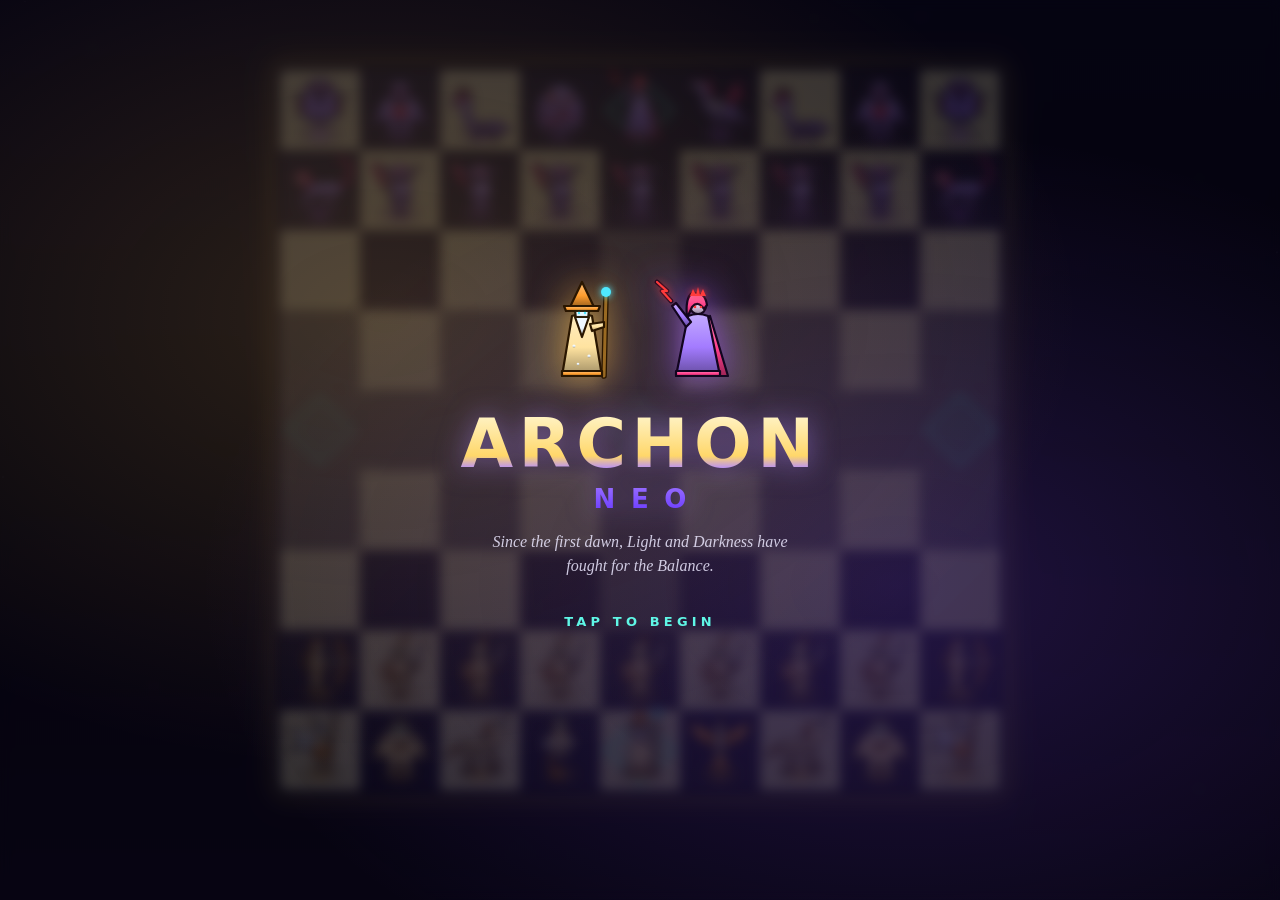
==== commit 72632113: "Refresh social preview: new share image and bilingual link texts - Share image rendered from the 1.1" ====
--- a/public/index.html
+++ b/public/index.html
@@ -21,19 +21,21 @@
   <!-- Open Graph / social previews -->
   <meta property="og:type" content="website">
   <meta property="og:site_name" content="Archon NEO">
-  <meta property="og:title" content="Archon NEO – Light vs. Dark">
-  <meta property="og:description" content="A modern fan tribute to the 1983 classic: strategy on a magic board plus real-time arena duels. Free, offline-ready, English &amp; German.">
+  <meta property="og:title" content="Archon NEO – Light vs. Dark · Licht gegen Dunkel">
+  <meta property="og:description" content="Strategy on a magic board meets real-time arena duels – a loving tribute to the 1983 classic. Free in your browser. · Strategie trifft Echtzeit-Duelle – kostenlos im Browser, auf Deutsch.">
   <meta property="og:url" content="__SITE_URL__/">
   <meta property="og:image" content="__SITE_URL__/og-image.jpg">
+  <meta property="og:image:type" content="image/jpeg">
   <meta property="og:image:width" content="1200">
   <meta property="og:image:height" content="630">
-  <meta property="og:image:alt" content="Archon NEO – the armies of Light and Darkness facing each other">
+  <meta property="og:image:alt" content="Archon NEO – the armies of Light and Darkness face each other across the arena">
   <meta property="og:locale" content="en_US">
   <meta property="og:locale:alternate" content="de_DE">
   <meta name="twitter:card" content="summary_large_image">
-  <meta name="twitter:title" content="Archon NEO – Light vs. Dark">
-  <meta name="twitter:description" content="Strategy meets real-time arena duels. A free fan tribute to the 1983 classic.">
+  <meta name="twitter:title" content="Archon NEO – Light vs. Dark · Licht gegen Dunkel">
+  <meta name="twitter:description" content="Strategy meets real-time arena duels – a free tribute to the 1983 classic. Strategie trifft Echtzeit-Duelle, kostenlos im Browser.">
   <meta name="twitter:image" content="__SITE_URL__/og-image.jpg">
+  <meta name="twitter:image:alt" content="Archon NEO – the armies of Light and Darkness face each other across the arena">
 
   <link rel="icon" href="icons/favicon.svg" type="image/svg+xml">
   <link rel="icon" href="icons/favicon-32.png" sizes="32x32" type="image/png">
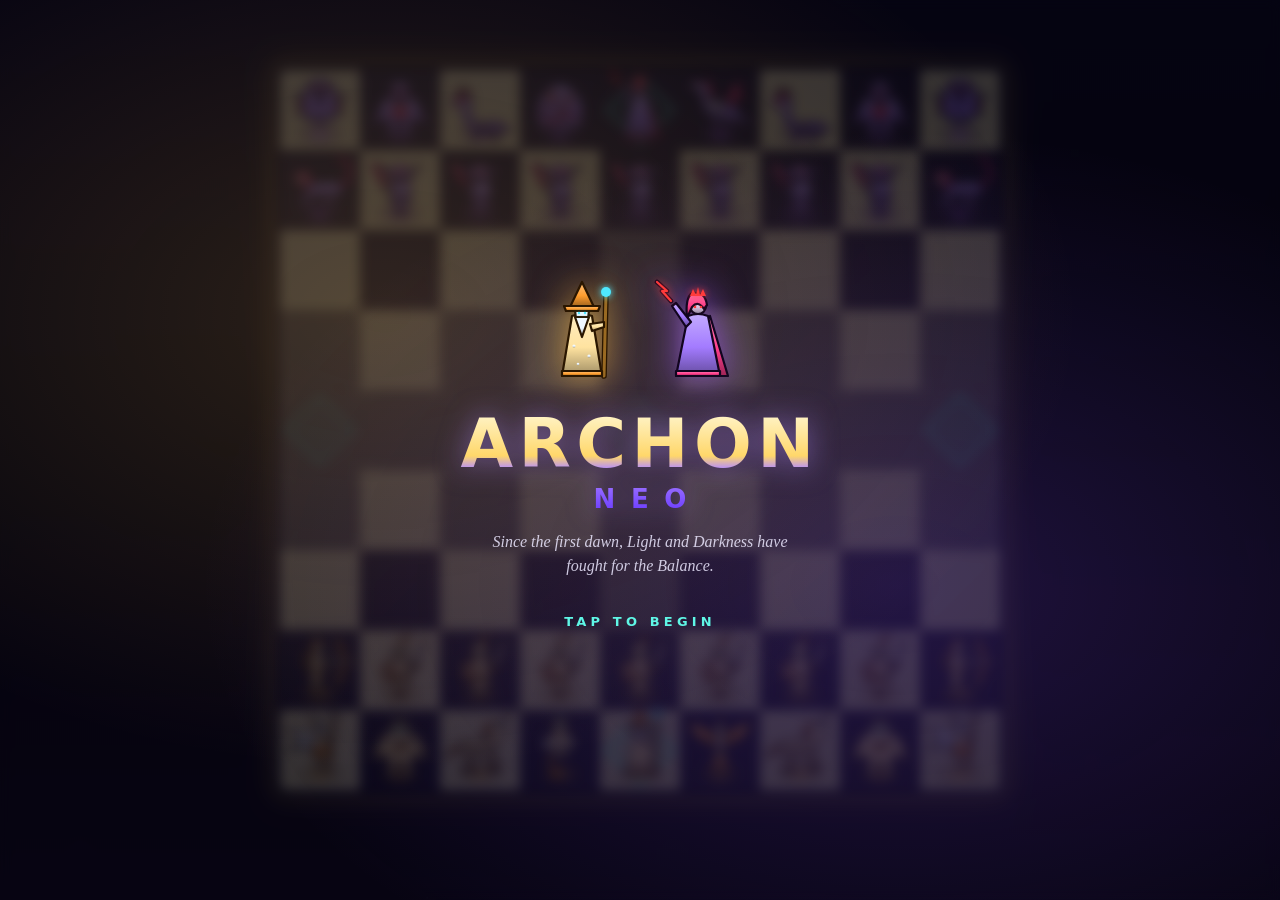
==== commit f1b77d81: "Add "Install as app" button with home screen guide - Native install prompt where available (Android," ====
--- a/public/index.html
+++ b/public/index.html
@@ -141,6 +141,7 @@
         <button class="btn ghost" type="button" data-open="legend" data-i18n="menu.legend">The Legend</button>
         <button class="btn ghost" type="button" data-open="rules" data-i18n="menu.rules">How to play</button>
       </div>
+      <button id="btn-install" class="btn install hidden" type="button"><svg viewBox="0 0 24 24" aria-hidden="true"><rect x="6" y="2" width="12" height="20" rx="3" fill="none" stroke="currentColor" stroke-width="1.8"/><path d="M12 7v7m-3-3 3 3 3-3" fill="none" stroke="currentColor" stroke-width="1.8" stroke-linecap="round" stroke-linejoin="round"/></svg><span data-i18n="install.button">Install as app</span></button>
       <div class="row">
         <button class="btn ghost small" type="button" data-action="music">Music: on</button>
         <button class="btn ghost small lang" type="button" data-action="lang" data-i18n="lang.switch" data-i18n-aria="lang.aria">Deutsch</button>
@@ -202,6 +203,17 @@
     </div>
   </div>
 
+  <!-- Install guide (iPhone / iPad / browsers without an install prompt) -->
+  <div id="install" class="overlay hidden" role="dialog" aria-modal="true" aria-labelledby="install-title">
+    <div class="panel center scroll">
+      <img class="install-icon" src="icons/icon-192.png" width="72" height="72" alt="">
+      <h2 id="install-title" data-i18n="install.title">Play as an app</h2>
+      <p class="subtitle" data-i18n="install.lead">Full screen, no browser bars, playable offline – straight from your home screen.</p>
+      <ol class="install-steps" id="install-steps"></ol>
+      <button class="btn" id="btn-install-close" type="button" data-i18n="install.close">Got it</button>
+    </div>
+  </div>
+
   <!-- Game over -->
   <div id="gameover" class="overlay hidden" role="dialog" aria-modal="true" aria-labelledby="go-title">
     <div class="panel center">
--- a/public/css/style.css
+++ b/public/css/style.css
@@ -354,3 +354,23 @@
 /* ---------- 404 page ---------- */
 .page-404 { position: static; overflow: auto; height: auto; min-height: 100%; touch-action: auto; display: grid; place-items: center; padding: 24px; }
 .page-404 .panel { margin: auto; }
+
+/* ---------- install as app ---------- */
+.btn.install {
+  display: flex; align-items: center; justify-content: center; gap: 9px;
+  background: rgba(95, 247, 230, 0.08); border-color: rgba(95, 247, 230, 0.35); color: var(--accent);
+}
+.btn.install svg { width: 20px; height: 20px; flex: none; }
+.install-icon { width: 72px; height: 72px; margin: 2px auto 0; border-radius: 17px; box-shadow: 0 0 26px rgba(120, 70, 255, 0.45); }
+.install-steps { counter-reset: step; list-style: none; display: flex; flex-direction: column; gap: 10px; text-align: left; margin: 4px 0 6px; }
+.install-steps li {
+  counter-increment: step; position: relative; padding: 11px 12px 11px 46px;
+  font-size: 14.5px; line-height: 1.45; border-radius: 14px;
+  background: rgba(255, 255, 255, 0.04); border: 1px solid var(--line);
+}
+.install-steps li::before {
+  content: counter(step); position: absolute; left: 11px; top: 50%; transform: translateY(-50%);
+  width: 24px; height: 24px; border-radius: 50%; display: grid; place-items: center;
+  font-size: 13px; font-weight: 800; color: #021014; background: linear-gradient(135deg, #1fd1c0, #2a7fff);
+}
+.install-steps .ico { display: inline-block; width: 19px; height: 19px; vertical-align: -4px; margin: 0 2px; color: #4da3ff; }
